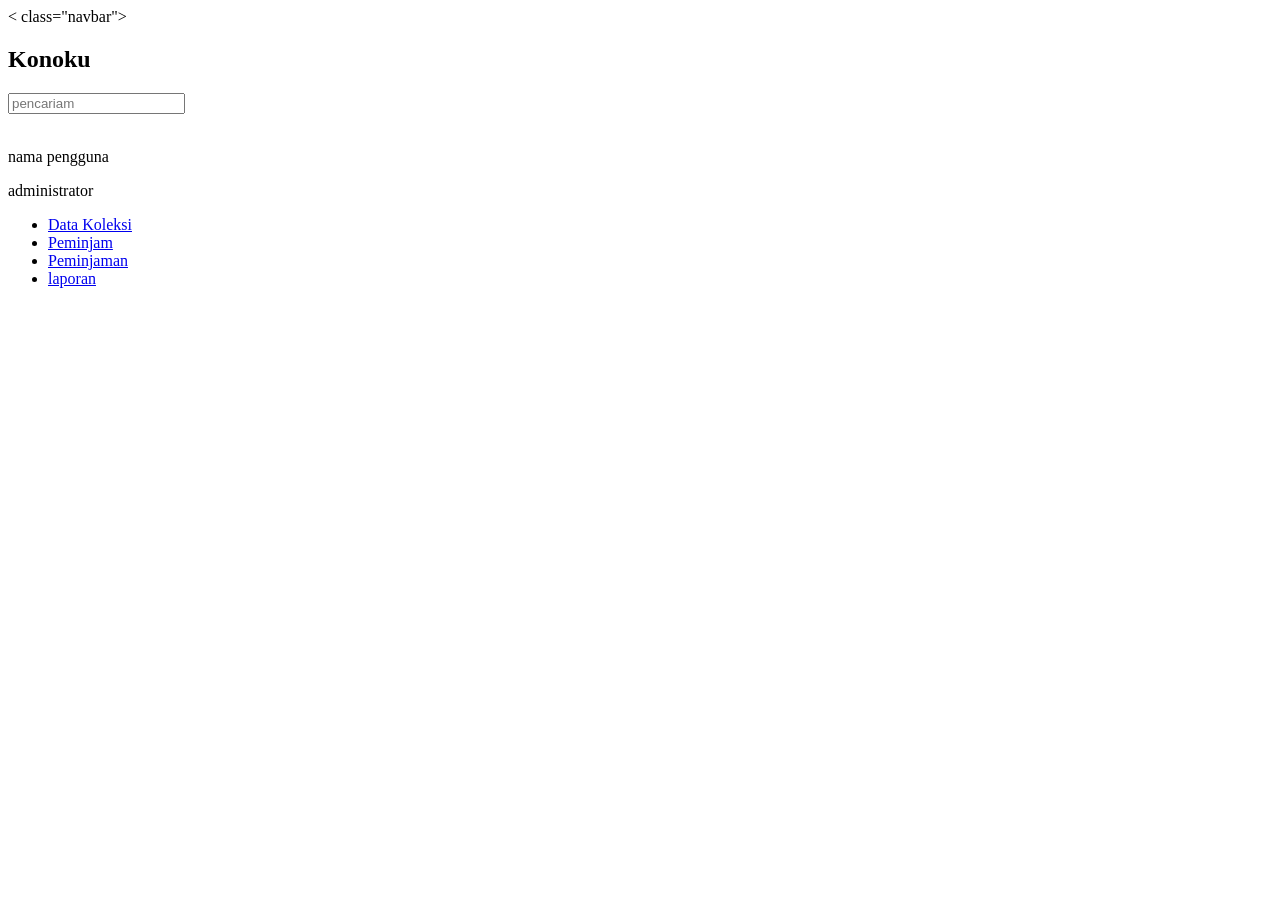
==== index.html @ d95031a0 "Menambahkan frontend PBL" ====
<!DOCTYPE html>
<html lang="id">
<head>
    <meta charset="UTF-8">
    <meta name="viewport" content="width=device-width, initial-scale=1.0">
    <title>koNoku</title>
</head>
<body>
    <header>
    < class="navbar">
        <h2><b>Konoku</b></h2>
        <form class="from" method="get" action="#">
            <input id="pencarian" type="search" name="pencarian" placeholder="pencariam" required>  
        </form>
        <div class="profil" id="profil">
            <img src="#" alt="">
            <div class="tulisan bawah">
                <p>nama pengguna</p>
                <span>administrator</span>
            </div>
        </div>
     </header>

     
        <div>
            <ul>
                <li><a href="data-kolk">Data Koleksi</a></li>
                <li><a href="pmm">Peminjam</a></li>
                <li><a href="pmnm">Peminjaman</a></li>
                <li><a href="lpr">laporan</a></li>
            </ul>
        </div>

</body>
</html>
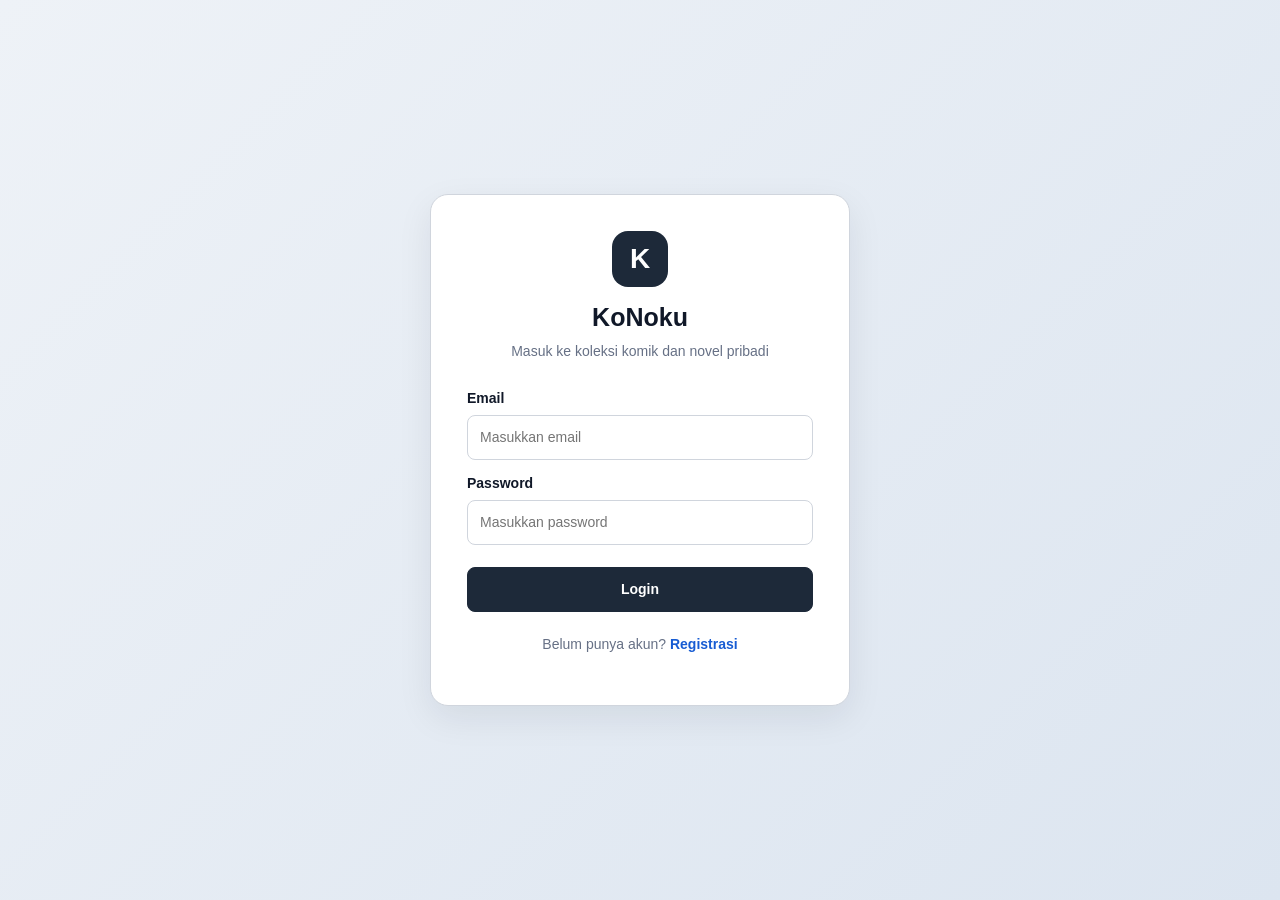
==== commit 03de2d54: "Upload proyek pbl" ====
--- a/index.html
+++ b/index.html
@@ -1,35 +1,416 @@
+
 <!DOCTYPE html>
 <html lang="id">
 <head>
     <meta charset="UTF-8">
     <meta name="viewport" content="width=device-width, initial-scale=1.0">
-    <title>koNoku</title>
+    <title>KoNoku - Koleksi Pribadi</title>
+    <link rel="stylesheet" href="style.css">
 </head>
 <body>
-    <header>
-    < class="navbar">
-        <h2><b>Konoku</b></h2>
-        <form class="from" method="get" action="#">
-            <input id="pencarian" type="search" name="pencarian" placeholder="pencariam" required>  
+
+    <!-- HALAMAN LOGIN -->
+    <section id="loginPage" class="auth-page">
+        <form id="loginForm" class="auth-card">
+            <div class="logo">K</div>
+            <h1>KoNoku</h1>
+            <p class="subtitle">Masuk ke koleksi komik dan novel pribadi</p>
+
+            <label for="loginEmail">Email</label>
+            <input id="loginEmail" type="email" required
+                   placeholder="Masukkan email">
+
+            <label for="loginPassword">Password</label>
+            <input id="loginPassword" type="password" required
+                   placeholder="Masukkan password">
+
+            <button type="submit" class="primary-btn">Login</button>
+
+            <p class="switch-auth">
+                Belum punya akun?
+                <a href="#" id="showRegister">Registrasi</a>
+            </p>
+            <p id="loginMessage" class="message"></p>
         </form>
-        <div class="profil" id="profil">
-            <img src="#" alt="">
-            <div class="tulisan bawah">
-                <p>nama pengguna</p>
-                <span>administrator</span>
+    </section>
+
+    <!-- HALAMAN REGISTRASI -->
+    <section id="registerPage" class="auth-page hidden">
+        <form id="registerForm" class="auth-card">
+            <div class="logo">K</div>
+            <h1>Buat Akun</h1>
+            <p class="subtitle">Daftar untuk mulai mengelola koleksi</p>
+
+            <label for="registerName">Nama lengkap</label>
+            <input id="registerName" type="text" required
+                   placeholder="Masukkan nama">
+
+            <label for="registerEmail">Email</label>
+            <input id="registerEmail" type="email" required
+                   placeholder="Masukkan email">
+
+            <label for="registerPassword">Password</label>
+            <input id="registerPassword" type="password" minlength="6"
+                   required placeholder="Minimal 6 karakter">
+
+            <button type="submit" class="primary-btn">
+                Registrasi
+            </button>
+
+            <p class="switch-auth">
+                Sudah punya akun?
+                <a href="#" id="showLogin">Login</a>
+            </p>
+            <p id="registerMessage" class="message"></p>
+        </form>
+    </section>
+
+    <!-- APLIKASI UTAMA SETELAH LOGIN -->
+    <div id="appPage" class="app hidden">
+
+        <header class="navbar">
+            <a href="#" class="brand" data-page="dashboard">
+                <span class="brand-icon">K</span>
+                <span>
+                    <strong>KoNoku</strong>
+                    <small>KOLEKSI PRIBADI</small>
+                </span>
+            </a>
+
+            <div class="navbar-right">
+                <input type="search" id="globalSearch"
+                       placeholder="Cari judul, penulis, genre...">
+
+                <button id="profileButton" class="profile-button">
+                    <span id="avatarInitial" class="avatar">U</span>
+                    <span>
+                        <strong id="profileName">Pengguna</strong>
+                        <small>Admin</small>
+                    </span>
+                </button>
+
+                <button id="logoutButton" class="logout-btn">
+                    Keluar
+                </button>
             </div>
+        </header>
+
+        <div class="layout">
+            <aside class="sidebar">
+                <p class="menu-label">MENU UTAMA</p>
+
+                <button class="nav-link active" data-page="dashboard">
+                    Dashboard
+                </button>
+                <button class="nav-link" data-page="koleksi">
+                    Data Koleksi
+                </button>
+                <button class="nav-link" data-page="teman">
+                    Teman/Peminjam
+                </button>
+                <button class="nav-link" data-page="peminjaman">
+                    Peminjaman
+                </button>
+                <button class="nav-link" data-page="laporan">
+                    Laporan
+                </button>
+                <button class="nav-link" data-page="profil">
+                    Profil Saya
+                </button>
+            </aside>
+
+            <main class="content">
+
+                <!-- DASHBOARD -->
+                <section id="page-dashboard" class="page">
+                    <h1>Dashboard</h1>
+                    <p class="subtitle">
+                        Ringkasan jumlah koleksi dan status peminjaman.
+                    </p>
+
+                    <div class="stats-grid">
+                        <article class="stat-card">
+                            <span>Total Koleksi</span>
+                            <h2 id="totalKoleksi">0 item</h2>
+                        </article>
+                        <article class="stat-card">
+                            <span>Sedang Dipinjam</span>
+                            <h2 id="totalDipinjam">0 item</h2>
+                        </article>
+                        <article class="stat-card">
+                            <span>Terlambat</span>
+                            <h2 id="totalTerlambat">0 transaksi</h2>
+                        </article>
+                        <article class="stat-card">
+                            <span>Teman Terdaftar</span>
+                            <h2 id="totalTeman">0 orang</h2>
+                        </article>
+                    </div>
+
+                    <div class="dashboard-grid">
+                        <section class="panel">
+                            <h3>Aktivitas Peminjaman Terbaru</h3>
+                            <div class="table-wrap">
+                                <table>
+                                    <thead>
+                                        <tr>
+                                            <th>Peminjam</th>
+                                            <th>Judul</th>
+                                            <th>Tanggal</th>
+                                            <th>Status</th>
+                                        </tr>
+                                    </thead>
+                                    <tbody id="recentLoans">
+                                        <tr>
+                                            <td colspan="4" class="empty">
+                                                Belum ada transaksi peminjaman.
+                                            </td>
+                                        </tr>
+                                    </tbody>
+                                </table>
+                            </div>
+                        </section>
+
+                        <section class="panel attention">
+                            <h3>Perlu Perhatian</h3>
+                            <div id="attentionList">
+                                <p>Belum ada transaksi yang perlu diperhatikan.</p>
+                            </div>
+                        </section>
+                    </div>
+
+                    <section class="panel quick-actions">
+                        <h3>Akses Cepat</h3>
+                        <button class="primary-btn" data-page="koleksi">
+                            + Tambah Koleksi
+                        </button>
+                        <button class="secondary-btn" data-page="peminjaman">
+                            + Catat Peminjaman
+                        </button>
+                        <button class="secondary-btn" data-page="laporan">
+                            Lihat Laporan
+                        </button>
+                    </section>
+                </section>
+
+                <!-- MAHASISWA 1: GENRE DAN KOLEKSI -->
+                <section id="page-koleksi" class="page hidden">
+                    <h1>Data Koleksi</h1>
+                    <p class="subtitle">
+                    
+                    </p>
+
+                    <section class="panel">
+                        <h3>Tambah Koleksi</h3>
+
+                        <form id="collectionForm" class="data-form">
+                            <label for="bookTitle">Judul komik/novel</label>
+                            <input id="bookTitle" required
+                                   placeholder="Contoh: One Piece Vol. 1">
+
+                            <label for="bookAuthor">Penulis</label>
+                            <input id="bookAuthor" required
+                                   placeholder="Nama penulis">
+
+                            <label for="bookGenre">Genre</label>
+                            <input id="bookGenre" required
+                                   placeholder="Contoh: Petualangan">
+
+                            <label for="bookType">Jenis koleksi</label>
+                            <select id="bookType">
+                                <option value="Komik">Komik</option>
+                                <option value="Novel">Novel</option>
+                            </select>
+
+                            <label for="bookYear">Tahun terbit</label>
+                            <input id="bookYear" type="number" min="1"
+                                   placeholder="Contoh: 2024">
+
+                            <label for="bookCondition">Kondisi</label>
+                            <select id="bookCondition">
+                                <option value="Baik">Baik</option>
+                                <option value="Rusak Ringan">Rusak Ringan</option>
+                                <option value="Rusak">Rusak</option>
+                            </select>
+
+                            <label for="bookStock">Jumlah eksemplar</label>
+                            <input id="bookStock" type="number" min="1"
+                                   value="1" required>
+
+                            <button type="submit" class="primary-btn">
+                                Simpan Koleksi
+                            </button>
+                        </form>
+                    </section>
+
+                    <section class="panel">
+                        <h3>Daftar Koleksi</h3>
+                        <div class="filter-row">
+                            <input id="genreFilter" placeholder="Filter genre...">
+                            <select id="typeFilter">
+                                <option value="">Semua jenis</option>
+                                <option value="Komik">Komik</option>
+                                <option value="Novel">Novel</option>
+                            </select>
+                        </div>
+                        <div class="table-wrap">
+                            <table>
+                                <thead>
+                                    <tr>
+                                        <th>Judul</th>
+                                        <th>Penulis</th>
+                                        <th>Genre</th>
+                                        <th>Jenis</th>
+                                        <th>Stok</th>
+                                        <th>Kondisi</th>
+                                        <th>Aksi</th>
+                                    </tr>
+                                </thead>
+                                <tbody id="collectionTable"></tbody>
+                            </table>
+                        </div>
+                    </section>
+                </section>
+
+                <!-- MAHASISWA 2: TEMAN/PEMINJAM -->
+                <section id="page-teman" class="page hidden">
+                    <h1>Teman/Peminjam</h1>
+                    <p class="subtitle">
+                        
+                    </p>
+
+                    <section class="panel">
+                        <h3>Tambah Teman</h3>
+                        <form id="friendForm" class="data-form">
+                            <label for="friendName">Nama teman</label>
+                            <input id="friendName" required
+                                   placeholder="Nama lengkap">
+
+                            <label for="friendPhone">Nomor telepon</label>
+                            <input id="friendPhone" type="tel"
+                                   placeholder="Nomor telepon">
+
+                            <button type="submit" class="primary-btn">
+                                Simpan Teman
+                            </button>
+                        </form>
+                    </section>
+
+                    <section class="panel">
+                        <h3>Daftar Teman</h3>
+                        <div class="table-wrap">
+                            <table>
+                                <thead>
+                                    <tr>
+                                        <th>Nama</th>
+                                        <th>Nomor Telepon</th>
+                                        <th>Aksi</th>
+                                    </tr>
+                                </thead>
+                                <tbody id="friendTable"></tbody>
+                            </table>
+                        </div>
+                    </section>
+                </section>
+
+                <!-- MAHASISWA 2: TRANSAKSI -->
+                <section id="page-peminjaman" class="page hidden">
+                    <h1>Peminjaman</h1>
+                    <p class="subtitle">
+                        
+                    </p>
+
+                    <section class="panel">
+                        <h3>Catat Peminjaman</h3>
+                        <form id="loanForm" class="data-form">
+                            <label for="loanFriend">Peminjam</label>
+                            <select id="loanFriend" required></select>
+
+                            <label for="loanBook">Koleksi</label>
+                            <select id="loanBook" required></select>
+
+                            <label for="loanDate">Tanggal pinjam</label>
+                            <input id="loanDate" type="date" required>
+
+                            <label for="loanDue">Batas pengembalian</label>
+                            <input id="loanDue" type="date" required>
+
+                            <button type="submit" class="primary-btn">
+                                Simpan Peminjaman
+                            </button>
+                        </form>
+                    </section>
+
+                    <section class="panel">
+                        <h3>Riwayat Transaksi</h3>
+                        <div class="table-wrap">
+                            <table>
+                                <thead>
+                                    <tr>
+                                        <th>Peminjam</th>
+                                        <th>Koleksi</th>
+                                        <th>Tanggal Pinjam</th>
+                                        <th>Batas Kembali</th>
+                                        <th>Status</th>
+                                        <th>Aksi</th>
+                                    </tr>
+                                </thead>
+                                <tbody id="loanTable"></tbody>
+                            </table>
+                        </div>
+                    </section>
+                </section>
+
+                <!-- LAPORAN -->
+                <section id="page-laporan" class="page hidden">
+                    <h1>Laporan</h1>
+                    <p class="subtitle">
+                        Rekap koleksi dan transaksi peminjaman.
+                    </p>
+                    <section class="stats-grid">
+                        <article class="stat-card">
+                            <span>Total Judul</span>
+                            <h2 id="reportBooks">0</h2>
+                        </article>
+                        <article class="stat-card">
+                            <span>Total Teman</span>
+                            <h2 id="reportFriends">0</h2>
+                        </article>
+                        <article class="stat-card">
+                            <span>Total Transaksi</span>
+                            <h2 id="reportLoans">0</h2>
+                        </article>
+                    </section>
+                    <button id="exportButton" class="primary-btn">
+                        Unduh Laporan CSV
+                    </button>
+                </section>
+
+                <!-- PROFIL -->
+                <section id="page-profil" class="page hidden">
+                    <h1>Profil Saya</h1>
+                    <p class="subtitle">Informasi akun pengguna.</p>
+                    <section class="panel profile-panel">
+                        <div id="largeAvatar" class="large-avatar">U</div>
+                        <h2 id="profilePageName">Pengguna</h2>
+                        <p id="profilePageEmail"></p>
+
+                        <form id="profileForm" class="data-form">
+                            <label for="editName">Nama pengguna</label>
+                            <input id="editName" required>
+
+                            <button type="submit" class="primary-btn">
+                                Simpan Profil
+                            </button>
+                        </form>
+                    </section>
+                </section>
+
+                <p id="appMessage" class="message"></p>
+            </main>
         </div>
-     </header>
-
-     
-        <div>
-            <ul>
-                <li><a href="data-kolk">Data Koleksi</a></li>
-                <li><a href="pmm">Peminjam</a></li>
-                <li><a href="pmnm">Peminjaman</a></li>
-                <li><a href="lpr">laporan</a></li>
-            </ul>
-        </div>
-
+    </div>
+
+    <script src="script.js"></script>
 </body>
-</html>+</html>
--- a/style.css
+++ b/style.css
@@ -0,0 +1,558 @@
+
+/* =========================================
+   DESAIN UMUM APLIKASI KONOKU
+========================================= */
+:root {
+    --primary: #1d2939;
+    --primary-hover: #344054;
+    --background: #f5f7fa;
+    --white: #ffffff;
+    --border: #d0d5dd;
+    --text: #101828;
+    --muted: #667085;
+    --danger: #d92d20;
+    --radius: 12px;
+}
+
+* {
+    margin: 0;
+    padding: 0;
+    box-sizing: border-box;
+}
+
+body {
+    font-family: Arial, Helvetica, sans-serif;
+    background: var(--background);
+    color: var(--text);
+    font-size: 14px;
+    line-height: 1.5;
+}
+
+button, input, select {
+    font: inherit;
+}
+
+button {
+    cursor: pointer;
+}
+
+.hidden {
+    display: none !important;
+}
+
+h1 {
+    font-size: 25px;
+    margin-bottom: 4px;
+}
+
+h3 {
+    font-size: 16px;
+    margin-bottom: 16px;
+}
+
+.subtitle {
+    color: var(--muted);
+    margin-bottom: 22px;
+}
+
+/* =========================================
+   LOGIN DAN REGISTRASI
+========================================= */
+.auth-page {
+    min-height: 100vh;
+    display: flex;
+    justify-content: center;
+    align-items: center;
+    padding: 24px;
+    background: linear-gradient(135deg, #eef2f7, #dce5f0);
+}
+
+.auth-card {
+    width: 100%;
+    max-width: 420px;
+    background: var(--white);
+    padding: 36px;
+    border: 1px solid var(--border);
+    border-radius: 18px;
+    box-shadow: 0 12px 35px rgba(16, 24, 40, 0.08);
+}
+
+.auth-card h1 {
+    text-align: center;
+    margin: 12px 0 4px;
+}
+
+.auth-card .subtitle {
+    text-align: center;
+    margin-bottom: 26px;
+}
+
+.logo {
+    width: 56px;
+    height: 56px;
+    border-radius: 16px;
+    display: grid;
+    place-items: center;
+    margin: auto;
+    background: var(--primary);
+    color: white;
+    font-size: 28px;
+    font-weight: bold;
+}
+
+label {
+    display: block;
+    margin: 13px 0 6px;
+    font-weight: 600;
+}
+
+input, select {
+    width: 100%;
+    padding: 11px 12px;
+    border: 1px solid var(--border);
+    border-radius: 8px;
+    background: white;
+    color: var(--text);
+    outline: none;
+}
+
+input:focus, select:focus {
+    border-color: #667085;
+    box-shadow: 0 0 0 3px rgba(102, 112, 133, 0.12);
+}
+
+.primary-btn, .secondary-btn, .logout-btn {
+    border-radius: 8px;
+    padding: 11px 16px;
+    border: 1px solid var(--border);
+    background: white;
+    color: var(--text);
+    font-weight: 600;
+}
+
+.primary-btn {
+    background: var(--primary);
+    color: white;
+    border-color: var(--primary);
+}
+
+.primary-btn:hover {
+    background: var(--primary-hover);
+}
+
+.auth-card .primary-btn {
+    width: 100%;
+    margin-top: 22px;
+}
+
+.switch-auth {
+    text-align: center;
+    margin-top: 22px;
+    color: var(--muted);
+}
+
+.switch-auth a {
+    color: #175cd3;
+    font-weight: 600;
+    text-decoration: none;
+}
+
+.message {
+    margin-top: 14px;
+    color: var(--muted);
+}
+
+.message.error {
+    color: var(--danger);
+}
+
+/* =========================================
+   NAVBAR
+========================================= */
+.app {
+    max-width: 1600px;
+    min-height: 100vh;
+    margin: auto;
+    background: var(--white);
+    border: 1px solid var(--border);
+}
+
+.navbar {
+    min-height: 88px;
+    padding: 18px 28px;
+    display: flex;
+    justify-content: space-between;
+    align-items: center;
+    gap: 20px;
+    border-bottom: 1px solid var(--border);
+}
+
+.brand {
+    display: flex;
+    align-items: center;
+    gap: 12px;
+    color: var(--primary);
+    text-decoration: none;
+    font-size: 18px;
+}
+
+.brand strong, .brand small {
+    display: block;
+}
+
+.brand small {
+    font-size: 10px;
+    letter-spacing: 1px;
+    color: var(--muted);
+}
+
+.brand-icon {
+    display: grid;
+    place-items: center;
+    width: 42px;
+    height: 42px;
+    background: var(--primary);
+    color: white;
+    border-radius: 12px;
+    font-weight: bold;
+}
+
+.navbar-right {
+    display: flex;
+    align-items: center;
+    gap: 12px;
+}
+
+.navbar-right input {
+    width: 270px;
+}
+
+.profile-button {
+    display: flex;
+    align-items: center;
+    gap: 9px;
+    padding: 6px 10px;
+    background: white;
+    border: 1px solid var(--border);
+    border-radius: 10px;
+    text-align: left;
+}
+
+.profile-button strong, .profile-button small {
+    display: block;
+}
+
+.profile-button small {
+    color: var(--muted);
+}
+
+.avatar {
+    width: 36px;
+    height: 36px;
+    display: grid;
+    place-items: center;
+    background: #e4e7ec;
+    border-radius: 50%;
+    font-weight: bold;
+}
+
+/* =========================================
+   SIDEBAR DAN KONTEN
+========================================= */
+.layout {
+    display: grid;
+    grid-template-columns: 230px minmax(0, 1fr);
+    min-height: calc(100vh - 88px);
+}
+
+.sidebar {
+    padding: 24px 16px;
+    border-right: 1px solid var(--border);
+}
+
+.menu-label {
+    color: var(--muted);
+    font-size: 11px;
+    font-weight: bold;
+    margin: 0 12px 14px;
+}
+
+.nav-link {
+    display: block;
+    width: 100%;
+    text-align: left;
+    border: 1px solid transparent;
+    background: transparent;
+    border-radius: 8px;
+    padding: 12px;
+    margin-bottom: 6px;
+    color: #475467;
+}
+
+.nav-link:hover, .nav-link.active {
+    background: #eaecf0;
+    color: var(--primary);
+    border-color: #c3c9d4;
+    font-weight: bold;
+}
+
+.content {
+    min-width: 0;
+    padding: 28px;
+}
+
+.page {
+    width: 100%;
+}
+
+/* =========================================
+   KARTU DASHBOARD
+========================================= */
+.stats-grid {
+    display: grid;
+    grid-template-columns: repeat(4, minmax(0, 1fr));
+    gap: 16px;
+    margin: 20px 0;
+}
+
+.stat-card, .panel {
+    border: 1px solid var(--border);
+    border-radius: var(--radius);
+    background: white;
+}
+
+.stat-card {
+    padding: 18px;
+}
+
+.stat-card span {
+    color: #475467;
+}
+
+.stat-card h2 {
+    margin-top: 6px;
+    font-size: 23px;
+}
+
+.dashboard-grid {
+    display: grid;
+    grid-template-columns: minmax(0, 1.7fr) minmax(250px, 1fr);
+    gap: 20px;
+    margin: 20px 0;
+}
+
+.panel {
+    padding: 20px;
+    margin-bottom: 20px;
+    min-width: 0;
+}
+
+.attention {
+    background: #f9fafb;
+}
+
+.quick-actions {
+    display: flex;
+    align-items: center;
+    gap: 12px;
+    flex-wrap: wrap;
+}
+
+.quick-actions h3 {
+    width: 100%;
+    margin-bottom: 0;
+}
+
+.quick-actions button {
+    min-width: 160px;
+}
+
+/* =========================================
+   TABEL
+========================================= */
+.table-wrap {
+    width: 100%;
+    overflow-x: auto;
+}
+
+table {
+    width: 100%;
+    border-collapse: collapse;
+    margin-top: 12px;
+    font-size: 13px;
+}
+
+th, td {
+    padding: 12px;
+    text-align: left;
+    border: 1px solid var(--border);
+    white-space: nowrap;
+}
+
+th {
+    background: #f2f4f7;
+    font-weight: bold;
+}
+
+.empty {
+    color: var(--muted);
+    text-align: center;
+    padding: 24px;
+}
+
+.status {
+    display: inline-block;
+    padding: 4px 8px;
+    border-radius: 20px;
+    background: #f2f4f7;
+}
+
+.status.late {
+    color: #b42318;
+    background: #fef3f2;
+}
+
+.status.returned {
+    color: #027a48;
+    background: #ecfdf3;
+}
+
+.small-btn {
+    border: 1px solid var(--border);
+    background: white;
+    border-radius: 6px;
+    padding: 6px 9px;
+    margin: 2px;
+}
+
+.delete-btn {
+    color: var(--danger);
+}
+
+/* =========================================
+   FORM DATA DAN PROFIL
+========================================= */
+.data-form {
+    display: grid;
+    grid-template-columns: repeat(2, minmax(0, 1fr));
+    gap: 4px 16px;
+}
+
+.data-form label {
+    grid-column: span 2;
+}
+
+.data-form input, .data-form select {
+    grid-column: span 2;
+}
+
+.data-form .primary-btn {
+    margin-top: 16px;
+    justify-self: start;
+}
+
+.filter-row {
+    display: flex;
+    gap: 12px;
+    margin-bottom: 14px;
+}
+
+.filter-row input, .filter-row select {
+    max-width: 260px;
+}
+
+.profile-panel {
+    max-width: 600px;
+}
+
+.profile-panel h2, .profile-panel > p {
+    margin: 10px 0;
+}
+
+.large-avatar {
+    width: 90px;
+    height: 90px;
+    border-radius: 50%;
+    background: var(--primary);
+    color: white;
+    display: grid;
+    place-items: center;
+    font-size: 32px;
+    font-weight: bold;
+}
+
+/* =========================================
+   RESPONSIVE UNTUK HP
+========================================= */
+@media (max-width: 1000px) {
+    .stats-grid {
+        grid-template-columns: repeat(2, minmax(0, 1fr));
+    }
+
+    .dashboard-grid {
+        grid-template-columns: 1fr;
+    }
+
+    .navbar {
+        align-items: flex-start;
+        flex-direction: column;
+    }
+
+    .navbar-right {
+        width: 100%;
+        flex-wrap: wrap;
+    }
+
+    .navbar-right input {
+        flex: 1;
+        min-width: 180px;
+    }
+}
+
+@media (max-width: 650px) {
+    .layout {
+        grid-template-columns: 1fr;
+    }
+
+    .sidebar {
+        border-right: none;
+        border-bottom: 1px solid var(--border);
+        display: grid;
+        grid-template-columns: repeat(2, minmax(0, 1fr));
+        gap: 4px;
+        padding: 12px;
+    }
+
+    .menu-label {
+        grid-column: span 2;
+    }
+
+    .content {
+        padding: 16px;
+    }
+
+    .stats-grid {
+        grid-template-columns: 1fr 1fr;
+        gap: 8px;
+    }
+
+    .stat-card {
+        padding: 12px;
+    }
+
+    .stat-card h2 {
+        font-size: 18px;
+    }
+
+    .auth-card {
+        padding: 24px;
+    }
+
+    .quick-actions button {
+        width: 100%;
+    }
+
+    .filter-row {
+        flex-direction: column;
+    }
+}
